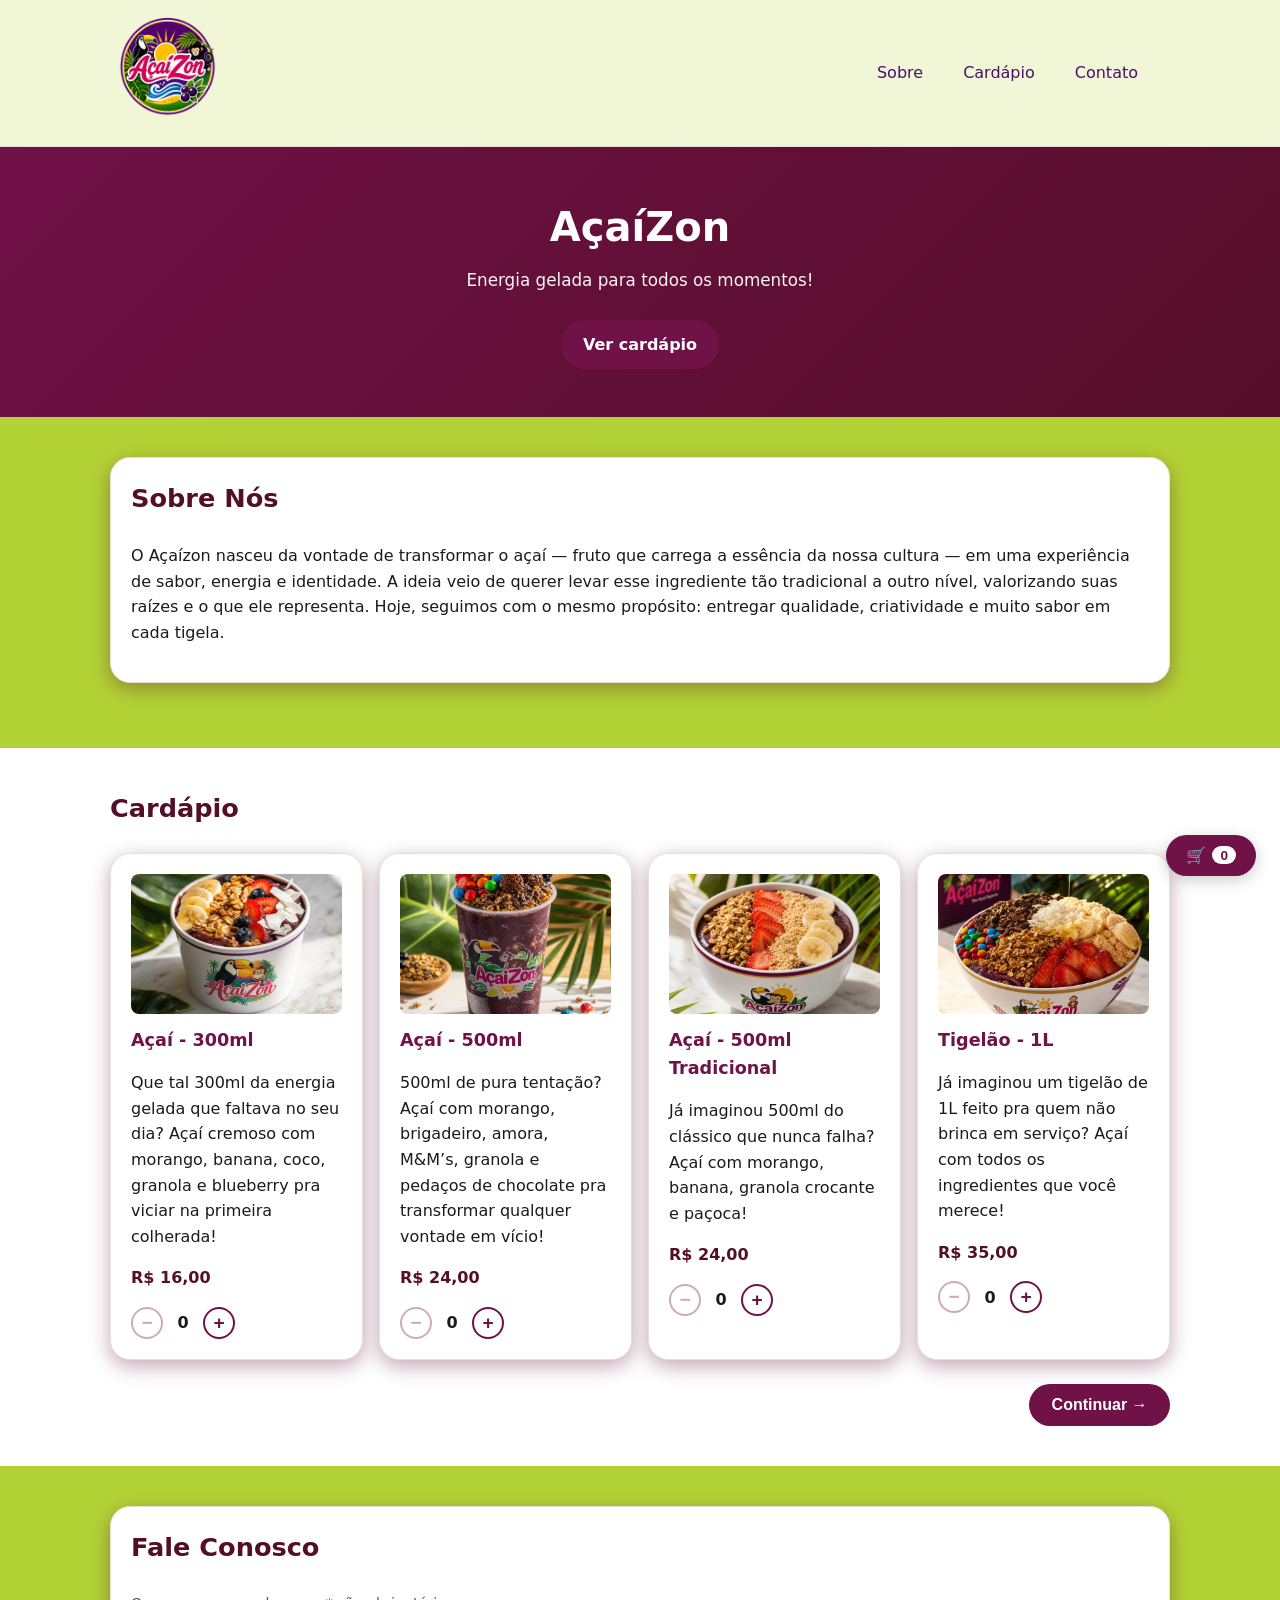
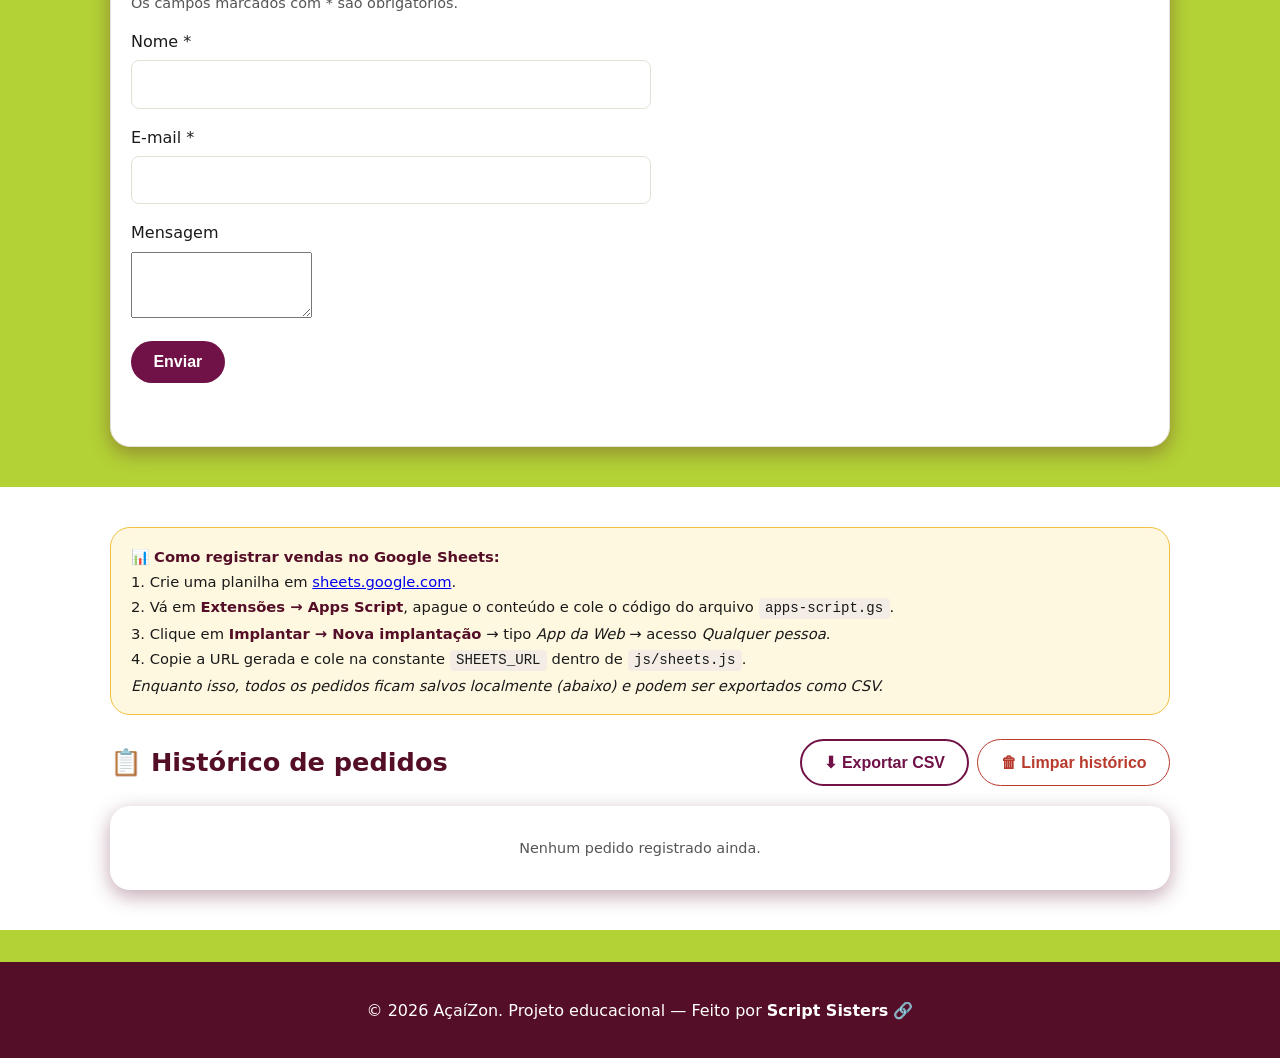
==== html/index.html @ 43e57567 "Add files via upload Mudando do 0 o site do AçaíZon" ====
<!DOCTYPE html>
<html lang="pt-BR">

<head>
  <meta charset="UTF-8">
  <meta name="viewport" content="width=device-width, initial-scale=1.0">
  <meta name="description" content="Açaí cremoso com acompanhamentos frescos.">
  <title>AçaíZon</title>
  <link rel="stylesheet" href="../css/style.css">
  <link rel="stylesheet" href="../css/menu-responsivo.css">
</head>

<body>

  <!-- ════════════════════════════ CABEÇALHO ════════════════════════════ -->
  <header class="site-header">
    <div class="container header-inner">
      <a href="#" class="logo">
        <img src="../img/logo-acai-recortada.png" alt="logo-acai-recortada"
          style="max-height: 115px; max-width: 130px; border-radius: 20px;">
      </a>
      <nav class="navbar" aria-label="Menu principal">
        <!-- Botão para Mobile -->
        <button class="menu-toggle" id="mobile-menu">
          <span class="bar"></span>
          <span class="bar"></span>
          <span class="bar"></span>
        </button>

        <ul class="nav-list" id="nav-list">
          <li><a href="#sobre">Sobre</a></li>
          <li><a href="#cardapio">Cardápio</a></li>
          <li><a href="#contato">Contato</a></li>
        </ul>
      </nav>
    </div>
  </header>

  <!-- ════════════════════════════ CONTEÚDO ════════════════════════════ -->
  <main id="conteudo">

    <!-- ── ETAPA 1: Cardápio ── -->
    <section id="etapa-cardapio" class="etapa ativa" aria-label="Cardápio">
      <div class="hero">
        <div class="container">
          <h1>AçaíZon</h1>
          <p class="lead">Energia gelada para todos os momentos!</p><br>
          <a class="btn" href="#cardapio">Ver cardápio</a>
        </div>
      </div>
    </section>
      <!-- ── SOBRE NÓS ── -->
      <section id="sobre" class="section" aria-labelledby="sobre-title">
        <div class="container">
          <div class="card">
            <div class="box">
              <div class="content">
                <h2 id="sobre-title">Sobre Nós</h2>
                <p>O Açaízon nasceu da vontade de transformar o açaí —
                  fruto que carrega a essência da nossa cultura — em uma experiência de sabor,
                  energia e identidade. A ideia veio de querer levar esse ingrediente tão tradicional a
                  outro nível, valorizando suas raízes e o que ele representa. Hoje, seguimos com o mesmo
                  propósito: entregar qualidade, criatividade e muito sabor em cada tigela.</p>
              </div>
            </div>
          </div>
        </div><br>
      </section>

        <section id="cardapio" class="section section--alt">
          <div class="container">
            <h2>Cardápio</h2>
            <ul class="cards" id="lista-itens" aria-label="Itens do cardápio"></ul>
            <div class="acoes-etapa">
              <button class="btn" id="btn-ir-cliente">Continuar →</button>
            </div>
          </div>
      </section>

      <!-- ── FALE CONOSCO ── -->
      <section id="contato" class="section" aria-labelledby="contato-title">
        <div class="container">
          <div class="card">
            <div class="box">
              <h2 id="contato-title">Fale Conosco</h2>
              <form class="form" novalidate aria-describedby="form-help">
                <p id="form-help" class="muted">Os campos marcados com * são obrigatórios.</p>

                <div class="field">
                  <label for="nome">Nome *</label>
                  <input id="nome" name="nome" type="text" required autocomplete="name" aria-required="true">
                </div>

                <div class="field">
                  <label for="email">E-mail *</label>
                  <input id="email" name="email" type="email" required autocomplete="email" aria-required="true">
                </div>

                <div class="field">
                  <label for="mensagem">Mensagem</label>
                  <textarea id="mensagem" name="mensagem" rows="4"></textarea>
                </div>

                <button type="submit" class="btn">Enviar</button>
                <p id="form-status" role="status" class="form-status"></p>
              </form>
            </div>
          </div>
        </div>
      </section>


        <!-- ── ETAPA 2: Dados do cliente ── -->
        <section id="etapa-cliente" class="etapa" aria-label="Dados do cliente">
          <div class="container section">
            <h2>Seus dados</h2>
            <div class="form">
              <div class="field">
                <label for="nome-cliente">Nome *</label>
                <input id="nome-cliente" type="text" autocomplete="name" required>
              </div>
              <div class="field">
                <label for="tipo-cliente">Tipo de cliente *</label>
                <select id="tipo-cliente" required>
                  <option value="">Selecione...</option>
                  <option value="N">N — Comum</option>
                  <option value="P">P — Preferencial (10% desc.)</option>
                  <option value="V">V — VIP (15% desc.)</option>
                </select>
              </div>
              <p id="erro-cliente" class="form-status erro" role="alert"></p>
              <div class="acoes-etapa">
                <button class="btn btn-limpar" id="btn-voltar-cardapio">← Voltar</button>
                <button class="btn" id="btn-ir-carrinho">Ver carrinho →</button>
              </div>
            </div>
          </div>
        </section>

        <!-- ── ETAPA 3: Carrinho ── -->
        <section id="etapa-carrinho" class="etapa" aria-label="Carrinho">
          <div class="container section">
            <h2>Seu carrinho</h2>
            <p id="ola-cliente" class="muted"></p>
            <ul class="carrinho-lista" id="carrinho-lista-full" aria-label="Itens no carrinho"></ul>
            <div class="resumo-totais" aria-label="Resumo de valores">
              <p>Subtotal: <span id="subtotal">R$ 0,00</span></p>
              <p>Desconto: <span id="desconto">R$ 0,00</span></p>
              <p><strong>Total: <span id="total-carrinho">R$ 0,00</span></strong></p>
            </div>
            <div class="acoes-etapa">
              <button class="btn btn-limpar" id="btn-voltar-cliente">← Adicionar mais itens</button>
              <button class="btn" id="btn-finalizar">Finalizar pedido</button>
            </div>
          </div>
        </section>

        <!-- ── ETAPA 4: Pagamento ── -->
        <section id="etapa-pagamento" class="etapa" aria-label="Forma de pagamento">
          <div class="container section">
            <h2>Forma de pagamento</h2>
            <p>Total a pagar: <strong id="total-pagamento">R$ 0,00</strong></p>
            <div class="formas-pgto" role="group" aria-label="Escolha a forma de pagamento">
              <button class="btn-pgto" data-forma="Dinheiro">💵 Dinheiro</button>
              <button class="btn-pgto" data-forma="PIX">📱 PIX</button>
              <button class="btn-pgto" data-forma="Cartão de Débito">💳 Débito</button>
              <button class="btn-pgto" data-forma="Cartão de Crédito">💳 Crédito</button>
            </div>
            <div class="acoes-etapa">
              <button class="btn btn-limpar" id="btn-voltar-carrinho">← Voltar</button>
            </div>
          </div>
        </section>

        <!-- ── ETAPA 5: Senha / aguardando ── -->
        <section id="etapa-senha" class="etapa" aria-label="Pedido confirmado">
          <div class="container section center">
            <h2>✅ Pedido confirmado!</h2>
            <p>Pagamento via <strong id="forma-escolhida"></strong> recebido.</p>
            <p class="muted">Sua senha de atendimento:</p>
            <div class="senha" id="senha-numero" aria-live="polite">000</div>
            <p id="status-pedido" aria-live="polite">⏳ Preparando seu pedido...</p>
            <p><span id="status-sheets"></span></p>
            <div class="acoes-etapa" style="justify-content: center;">
              <button class="btn" id="btn-novo-pedido" hidden>Fazer novo pedido</button>
            </div>
          </div>
        </section>

  </main>

  <!-- ════════════════════ HISTÓRICO DE PEDIDOS ════════════════════ -->
  <section id="historico-section" class="section section--alt">
    <div class="container">

      <!-- Aviso de configuração do Google Sheets -->
      <div class="aviso-sheets" id="aviso-sheets">
        <strong>📊 Como registrar vendas no Google Sheets:</strong><br>
        1. Crie uma planilha em <a href="https://sheets.google.com" target="_blank"
          rel="noopener">sheets.google.com</a>.<br>
        2. Vá em <strong>Extensões → Apps Script</strong>, apague o conteúdo e cole o código do arquivo
        <code>apps-script.gs</code>.<br>
        3. Clique em <strong>Implantar → Nova implantação</strong> → tipo <em>App da Web</em> → acesso <em>Qualquer
          pessoa</em>.<br>
        4. Copie a URL gerada e cole na constante <code>SHEETS_URL</code> dentro de <code>js/sheets.js</code>.<br>
        <em>Enquanto isso, todos os pedidos ficam salvos localmente (abaixo) e podem ser exportados como CSV.</em>
      </div>

      <div class="historico-cabecalho">
        <h2>📋 Histórico de pedidos</h2>
        <div class="historico-acoes">
          <button class="btn btn-secundario" id="btn-exportar-csv" hidden>⬇ Exportar CSV</button>
          <button class="btn btn-perigo btn-limpar" id="btn-limpar-historico">🗑 Limpar histórico</button>
        </div>
      </div>

      <div class="tabela-wrapper" id="historico-lista">
        <p class="muted carrinho-vazio">Nenhum pedido registrado ainda.</p>
      </div>

    </div>
  </section>

  <!-- ════════════════════════ MODAL DE CONFIRMAÇÃO ═════════════════════════ -->
  <div class="modal" id="modal-confirmar" hidden role="dialog" aria-modal="true" aria-labelledby="modal-titulo">
    <div class="modal-conteudo">
      <h3 id="modal-titulo">Confirmar pedido</h3>
      <ul id="modal-itens" class="carrinho-lista"></ul>
      <p><strong>Total a pagar: <span id="modal-total">R$ 0,00</span></strong></p>
      <div class="acoes-etapa">
        <button class="btn btn-limpar" id="modal-cancelar">Cancelar</button>
        <button class="btn" id="modal-confirmar-btn">Confirmar e pagar</button>
      </div>
    </div>
  </div>

  <!-- ════════════════════════ CARRINHO FLUTUANTE ══════════════════════════ -->
  <button class="carrinho-toggle" id="carrinho-toggle" hidden aria-label="Ver carrinho">
    🛒 <span id="carrinho-badge" aria-live="polite">0</span>
  </button>

  <!-- ════════════════════════════ RODAPÉ ═══════════════════════════════════ -->
  <footer class="site-footer">
    <div class="container">
      <p>© <span id="ano"></span> AçaíZon. Projeto educacional — Feito por <strong>Script Sisters</strong> 🔗</p>
    </div>
  </footer>

  <script src="../js/dados.js"></script>
  <script src="../js/sheets.js"></script>
  <script src="../js/app.js"></script>
  <script src="../js/script.js"></script>

  <script>
    const mobileMenu = document.getElementById('mobile-menu');
    const navList = document.getElementById('nav-list');

    mobileMenu.addEventListener('click', () => {
      // Alterna a classe 'active' para mostrar/esconder o menu
      navList.classList.toggle('active');

      // Opcional: Animação simples no botão
      mobileMenu.classList.toggle('is-active');
    });
  </script>
</body>

</html>
---- css/style.css ----
/* === Tokens === */
:root {
  --cor-primaria:       rgb(112, 17, 71);
  --cor-primaria-escura: rgb(85, 14, 39);
  --cor-fundo:          rgb(179, 210, 54);
  --cor-superficie:     #ffffff;
  --cor-texto:          #1a1a1a;
  --cor-muted:          #555;
  --cor-borda:          #e6e1d8;
  --raio:               20px;
  --sombra:             0 6px 20px rgba(85, 7, 39, 0.356);
  --max:                1100px;
}

* { box-sizing: border-box; }
html { scroll-behavior: smooth; }
body {
  margin: 0;
  font-family: system-ui, -apple-system, "Segoe UI", Roboto, sans-serif;
  background: var(--cor-fundo);
  color: var(--cor-texto);
  line-height: 1.6;
}
.container { max-width: var(--max); margin: 0 auto; padding: 0 1.25rem; }

/* === Etapas === */
.etapa { display: none; }
.etapa.ativa { display: block; }

/* === Header === */
.site-header {
  background: rgba(255, 255, 255, 0.8);
  backdrop-filter: blur(10px);
  border-bottom: 1px solid var(--cor-borda);
  position: sticky;
  top: 0;
  z-index: 10;
}
.header-inner { display: flex; justify-content: space-between; align-items: center; padding: 0.6rem 1.25rem; }
.logo { font-weight: 700; font-size: 1.6rem; color: var(--cor-primaria); text-decoration: none; }
.nav-list { list-style: none; display: flex; gap: 1.25rem; margin: 0; padding: 0; }
.nav-list a { color: var(--cor-texto); text-decoration: none; font-weight: 500; }

/* === Hero === */
.hero {
  padding: 3rem 0;
  background: linear-gradient(135deg, var(--cor-primaria), var(--cor-primaria-escura));
  color: #fff;
  text-align: center;
}
.hero h1 { font-size: clamp(1.8rem, 5vw, 2.5rem); margin: 0 0 .5rem; }
.lead { font-size: 1.05rem; opacity: .95; margin: 0 auto; max-width: 36rem; }

/* === Seções === */
.section { padding: 2.5rem 0; }
.section--alt { background: var(--cor-superficie); }
.section h2 { font-size: 1.6rem; margin: 0 0 1.5rem; color: var(--cor-primaria-escura); }
.center { text-align: center; }

/* === Cards do cardápio === */
.cards {
  list-style: none; padding: 0; margin: 0;
  display: grid; grid-template-columns: repeat(auto-fit, minmax(220px, 1fr));
  gap: 1rem;
}
.card {
  background: var(--cor-superficie);
  border: 1px solid var(--cor-borda);
  border-radius: var(--raio);
  padding: 1.25rem;
  box-shadow: var(--sombra);
  transition: transform .2s, border-color .2s;
  cursor: pointer;
}
.card:hover { transform: translateY(-3px); border-color: var(--cor-primaria); }
.card-img {
  width: 100%; height: 140px; object-fit: cover;
  border-radius: 8px; margin-bottom: .75rem; display: block;
}
.card-img.placeholder {
  background: #f3ede5;
  display: flex; align-items: center; justify-content: center;
  font-size: 3rem;
}
.card h3 { margin: 0 0 .5rem; color: var(--cor-primaria); font-size: 1.1rem; }
.card .preco { font-weight: 700; color: var(--cor-primaria-escura); }

/* === Botões de quantidade === */
.card-acoes { display: flex; align-items: center; gap: .5rem; margin-top: .75rem; }
.card-qtd { min-width: 1.5rem; text-align: center; font-weight: 700; }
.btn-carrinho {
  width: 2rem; height: 2rem; border-radius: 50%;
  border: 2px solid var(--cor-primaria);
  background: transparent; color: var(--cor-primaria);
  font-size: 1.2rem; font-weight: 700; cursor: pointer;
  display: flex; align-items: center; justify-content: center;
}
.btn-carrinho:hover:not(:disabled) { background: var(--cor-primaria); color: #fff; }
.btn-carrinho:disabled { opacity: .35; cursor: not-allowed; }

/* === Botões / formulário === */
.btn {
  display: inline-block;
  background: var(--cor-primaria); color: #fff;
  padding: .75rem 1.4rem; border: 0; border-radius: 999px;
  font-weight: 600; cursor: pointer; text-decoration: none;
  font-size: 1rem;
}
.btn:hover { background: var(--cor-primaria-escura); }
.btn-limpar {
  background: transparent; color: var(--cor-muted);
  border: 1px solid var(--cor-borda);
}
.btn-limpar:hover { background: #f3ede5; color: var(--cor-texto); }
.btn-secundario {
  background: transparent; color: var(--cor-primaria);
  border: 2px solid var(--cor-primaria);
}
.btn-secundario:hover { background: var(--cor-primaria); color: #fff; }
.btn-perigo {
  background: transparent; color: #b83a2d;
  border: 1px solid #b83a2d;
}
.btn-perigo:hover { background: #b83a2d; color: #fff; }
.acoes-etapa {
  display: flex; gap: .75rem; flex-wrap: wrap;
  margin-top: 1.5rem; justify-content: flex-end;
}

.form { max-width: 520px; }
.field { margin-bottom: 1rem; }
.field label { display: block; margin-bottom: .35rem; font-weight: 500; }
.field input, .field select {
  width: 100%; padding: .65rem .85rem;
  border: 1px solid var(--cor-borda);
  border-radius: 8px; font: inherit;
  background: var(--cor-superficie);
}
.field input:focus, .field select:focus { border-color: var(--cor-primaria); outline: none; }
.muted { color: var(--cor-muted); font-size: .9rem; }
.form-status { margin-top: .5rem; min-height: 1.2rem; font-weight: 500; }
.form-status.erro { color: #b83a2d; }

/* === Carrinho (lista compartilhada) === */
.carrinho-lista {
  list-style: none; padding: 0; margin: 0 0 1rem;
  display: flex; flex-direction: column; gap: .5rem;
}
.carrinho-vazio { color: var(--cor-muted); text-align: center; padding: 1rem; }
.carrinho-item {
  display: flex; align-items: center; gap: .75rem;
  padding: .5rem .75rem;
  background: var(--cor-superficie);
  border: 1px solid var(--cor-borda);
  border-radius: 8px;
}
.carrinho-item-nome { flex: 1; }
.carrinho-item-ctrl { display: flex; align-items: center; gap: .3rem; }
.carrinho-item-ctrl > span { min-width: 1.2rem; text-align: center; font-weight: 700; }
.carrinho-item-subtotal { font-weight: 600; color: var(--cor-primaria-escura); white-space: nowrap; }

.resumo-totais {
  background: var(--cor-superficie);
  border: 1px solid var(--cor-borda);
  border-radius: var(--raio);
  padding: 1rem 1.25rem;
  margin-top: 1rem;
}
.resumo-totais p { margin: .35rem 0; display: flex; justify-content: space-between; }

/* === Carrinho flutuante === */
.carrinho-toggle {
  position: fixed; bottom: 1.5rem; right: 1.5rem; z-index: 200;
  background: var(--cor-primaria); color: #fff;
  border: none; border-radius: 999px;
  padding: .7rem 1.25rem; font-size: 1rem; font-weight: 700;
  cursor: pointer; box-shadow: 0 4px 16px rgba(0,0,0,.2);
  display: flex; align-items: center; gap: .4rem;
}
#carrinho-badge {
  background: #fff; color: var(--cor-primaria);
  border-radius: 999px; padding: .1rem .5rem;
  font-size: .85rem; font-weight: 800;
}

/* === Modal === */
.modal {
  position: fixed; inset: 0;
  background: rgba(0,0,0,.5);
  display: flex; align-items: center; justify-content: center;
  z-index: 300; padding: 1rem;
}
.modal[hidden] { display: none; }
.modal-conteudo {
  background: var(--cor-superficie);
  border-radius: var(--raio);
  padding: 1.5rem;
  max-width: 420px; width: 100%;
  box-shadow: 0 20px 60px rgba(0,0,0,.3);
}
.modal-conteudo h3 { margin: 0 0 1rem; color: var(--cor-primaria); }

/* === Pagamento === */
.formas-pgto {
  display: grid; grid-template-columns: repeat(auto-fit, minmax(160px, 1fr));
  gap: .75rem; margin: 1.5rem 0;
}
.btn-pgto {
  background: var(--cor-superficie);
  border: 2px solid var(--cor-borda);
  border-radius: var(--raio);
  padding: 1.25rem;
  font-size: 1rem; font-weight: 600;
  cursor: pointer;
  transition: border-color .2s, transform .15s;
}
.btn-pgto:hover { border-color: var(--cor-primaria); transform: translateY(-2px); }

/* === Senha === */
.senha {
  font-size: 4rem; font-weight: 800;
  color: var(--cor-primaria);
  margin: 1rem 0; letter-spacing: .25rem;
}
#status-sheets {
  display: inline-block;
  margin-top: .5rem;
  padding: .4rem .9rem;
  border-radius: 999px;
  background: #f3ede5;
  font-size: .9rem;
  min-height: 1.5rem;
}

/* === Histórico de pedidos === */
.historico-cabecalho {
  display: flex; align-items: center;
  justify-content: space-between; flex-wrap: wrap;
  gap: .75rem; margin-bottom: 1.25rem;
}
.historico-cabecalho h2 { margin: 0; }
.historico-acoes { display: flex; gap: .5rem; flex-wrap: wrap; }

.tabela-historico {
  width: 100%; border-collapse: collapse;
  font-size: .9rem; overflow-x: auto;
}
.tabela-historico th {
  background: var(--cor-primaria-escura); color: #fff;
  padding: .5rem .75rem; text-align: left; white-space: nowrap;
}
.tabela-historico td {
  padding: .45rem .75rem;
  border-bottom: 1px solid var(--cor-borda);
  vertical-align: middle;
}
.tabela-historico tbody tr:nth-child(even) { background: #f9f5ef; }
.tabela-historico tbody tr:hover { background: #f0e8f8; }

.tabela-wrapper { overflow-x: auto; border-radius: var(--raio); box-shadow: var(--sombra); }

/* === Aviso de configuração Sheets === */
.aviso-sheets {
  background: #fff8e1;
  border: 1px solid #f0c040;
  border-radius: var(--raio);
  padding: 1rem 1.25rem;
  margin-bottom: 1.5rem;
  font-size: .92rem;
  line-height: 1.7;
}
.aviso-sheets strong { color: var(--cor-primaria-escura); }
.aviso-sheets code {
  background: #f3ede5;
  padding: .15rem .4rem;
  border-radius: 4px;
  font-family: monospace;
  font-size: .88rem;
}

/* === Footer === */
.site-footer {
  background: var(--cor-primaria-escura); color: #fff;
  padding: 1.25rem 0; text-align: center; margin-top: 2rem;
}

/* === Responsivo === */
@media (max-width: 600px) {
  .header-inner { flex-direction: column; gap: .5rem; }
  .acoes-etapa { justify-content: stretch; }
  .acoes-etapa .btn { flex: 1; }
  .tabela-historico { font-size: .8rem; }
}
---- css/menu-responsivo.css ----
/* Estilos Básicos */
.navbar {
    display: flex;
    justify-content: space-between;
    align-items: center;
    background-color: #ffffff00;
    padding: 1rem 2rem;
    color: rgb(247, 244, 244);
}

.nav-list {
    display: flex;
    list-style: none;
}

.nav-list li {
    margin-left: 20px;
}

.nav-list a {
    color: rgb(75, 15, 109);
    text-decoration: none;
}

.nav-list:hover a {
    color: indigo;
    transition: 0.3s;
}

.nav-list a:hover {
    color: rgb(216, 165, 0)
}


/* Esconder botão no Desktop */
.menu-toggle {
    display: none;
    flex-direction: column;
    cursor: pointer;
    background: transparent;
    border: none;
}

.bar {
    height: 3px;
    width: 25px;
    background-color: rgb(176, 210, 53);
    margin: 4px 0;
    transition: 0.4s;
}

/* Responsividade (Telas até 768px) */
@media (max-width: 768px) {
    .menu-toggle {
        display: flex;
    }

    .nav-list {
        display: none; /* Esconde o menu */
        flex-direction: column;
        width: 100%;
        position: absolute;
        top: 220px;
        left: 0;
        background-color: #ffffffe3;
        text-align: center;
        border-radius: 5px;
    }

    .nav-list.active {
        display: flex; /* Mostra o menu quando ativo */
    }

    .nav-list li {
        margin: 10px 0;
    }
}
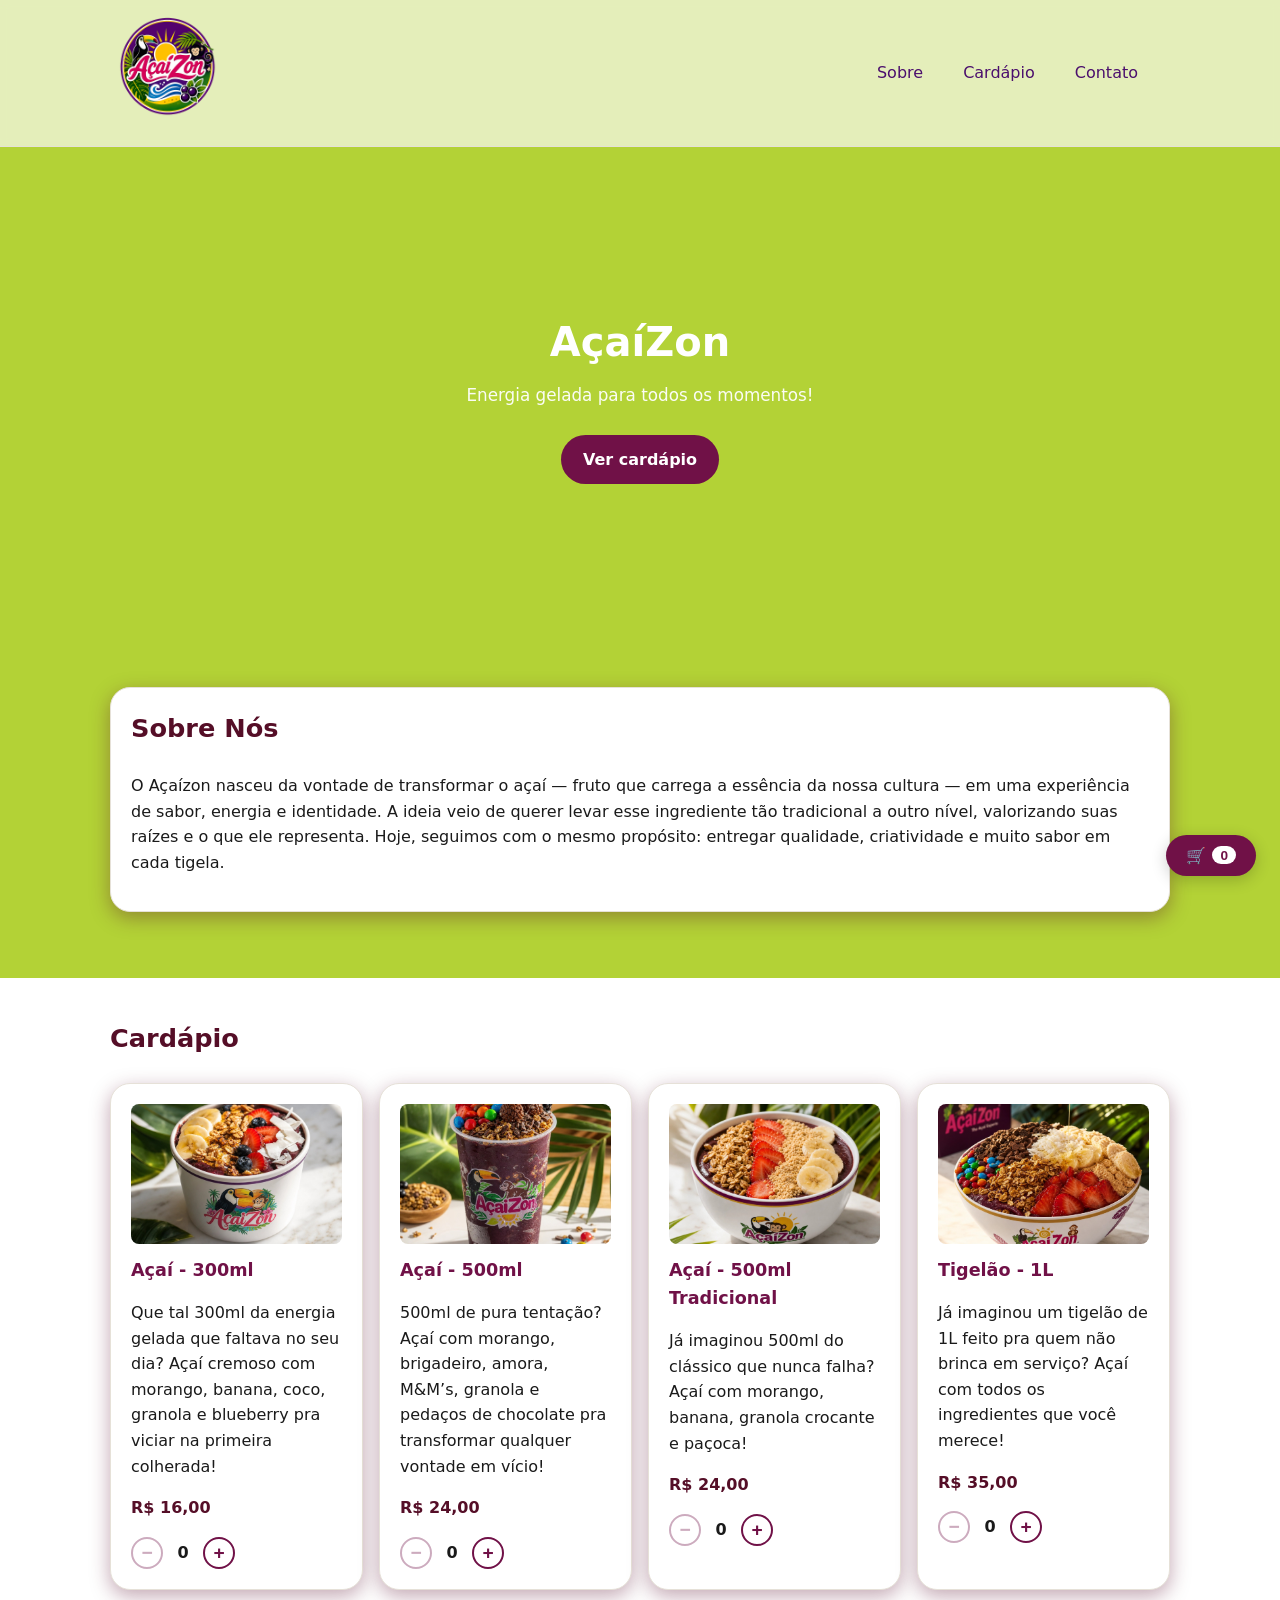
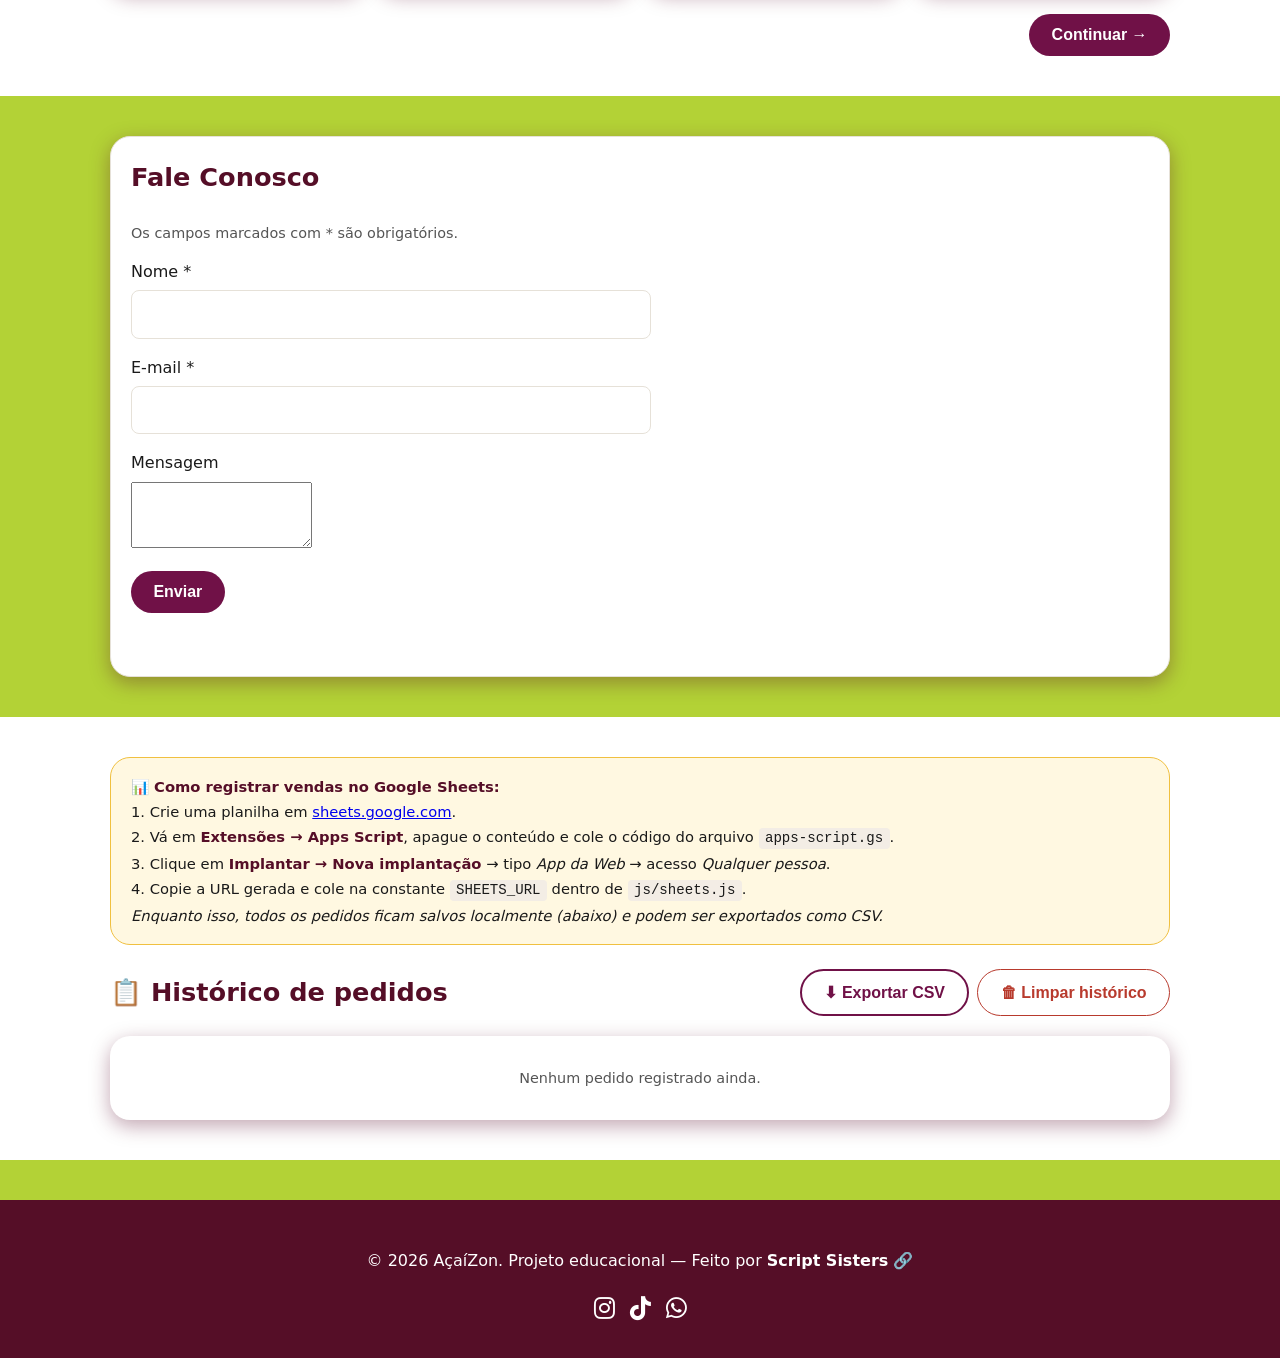
==== commit e7d88038: "Add Font Awesome stylesheet and update sections" ====
--- a/html/index.html
+++ b/html/index.html
@@ -6,6 +6,7 @@
   <meta name="viewport" content="width=device-width, initial-scale=1.0">
   <meta name="description" content="Açaí cremoso com acompanhamentos frescos.">
   <title>AçaíZon</title>
+  <link rel="stylesheet" href="https://cdnjs.cloudflare.com/ajax/libs/font-awesome/6.5.1/css/all.min.css">
   <link rel="stylesheet" href="../css/style.css">
   <link rel="stylesheet" href="../css/menu-responsivo.css">
 </head>
@@ -48,7 +49,8 @@
           <a class="btn" href="#cardapio">Ver cardápio</a>
         </div>
       </div>
-    </section>
+
+
       <!-- ── SOBRE NÓS ── -->
       <section id="sobre" class="section" aria-labelledby="sobre-title">
         <div class="container">
@@ -67,52 +69,56 @@
         </div><br>
       </section>
 
-        <section id="cardapio" class="section section--alt">
-          <div class="container">
-            <h2>Cardápio</h2>
-            <ul class="cards" id="lista-itens" aria-label="Itens do cardápio"></ul>
-            <div class="acoes-etapa">
-              <button class="btn" id="btn-ir-cliente">Continuar →</button>
-            </div>
-          </div>
+      <section id="cardapio" class="section section--alt">
+        <div class="container">
+          <h2>Cardápio</h2>
+          <ul class="cards" id="lista-itens" aria-label="Itens do cardápio"></ul>
+          <div class="acoes-etapa">
+            <button class="btn" id="btn-ir-cliente">Continuar →</button>
+          </div>
+        </div>
       </section>
 
-      <!-- ── FALE CONOSCO ── -->
-      <section id="contato" class="section" aria-labelledby="contato-title">
-        <div class="container">
-          <div class="card">
-            <div class="box">
-              <h2 id="contato-title">Fale Conosco</h2>
-              <form class="form" novalidate aria-describedby="form-help">
-                <p id="form-help" class="muted">Os campos marcados com * são obrigatórios.</p>
-
-                <div class="field">
-                  <label for="nome">Nome *</label>
-                  <input id="nome" name="nome" type="text" required autocomplete="name" aria-required="true">
-                </div>
-
-                <div class="field">
-                  <label for="email">E-mail *</label>
-                  <input id="email" name="email" type="email" required autocomplete="email" aria-required="true">
-                </div>
-
-                <div class="field">
-                  <label for="mensagem">Mensagem</label>
-                  <textarea id="mensagem" name="mensagem" rows="4"></textarea>
-                </div>
-
-                <button type="submit" class="btn">Enviar</button>
-                <p id="form-status" role="status" class="form-status"></p>
-              </form>
-            </div>
-          </div>
-        </div>
-      </section>
-
-
-        <!-- ── ETAPA 2: Dados do cliente ── -->
-        <section id="etapa-cliente" class="etapa" aria-label="Dados do cliente">
-          <div class="container section">
+    </section><!-- fim #etapa-cardapio -->
+
+    <!-- ── FALE CONOSCO ── -->
+    <section id="contato" class="section" aria-labelledby="contato-title">
+      <div class="container">
+        <div class="card">
+          <div class="box">
+            <h2 id="contato-title">Fale Conosco</h2>
+            <form class="form" novalidate aria-describedby="form-help">
+              <p id="form-help" class="muted">Os campos marcados com * são obrigatórios.</p>
+
+              <div class="field">
+                <label for="nome">Nome *</label>
+                <input id="nome" name="nome" type="text" required autocomplete="name" aria-required="true">
+              </div>
+
+              <div class="field">
+                <label for="email">E-mail *</label>
+                <input id="email" name="email" type="email" required autocomplete="email" aria-required="true">
+              </div>
+
+              <div class="field">
+                <label for="mensagem">Mensagem</label>
+                <textarea id="mensagem" name="mensagem" rows="4"></textarea>
+              </div>
+
+              <button type="submit" class="btn">Enviar</button>
+              <p id="form-status" role="status" class="form-status"></p>
+            </form>
+          </div>
+        </div>
+      </div>
+    </section>
+
+
+    <!-- ── ETAPA 2: Dados do cliente ── -->
+    <section id="etapa-cliente" class="etapa" aria-label="Dados do cliente">
+      <div class="container section">
+        <div class="card">
+          <div class="box">
             <h2>Seus dados</h2>
             <div class="form">
               <div class="field">
@@ -135,57 +141,59 @@
               </div>
             </div>
           </div>
-        </section>
-
-        <!-- ── ETAPA 3: Carrinho ── -->
-        <section id="etapa-carrinho" class="etapa" aria-label="Carrinho">
-          <div class="container section">
-            <h2>Seu carrinho</h2>
-            <p id="ola-cliente" class="muted"></p>
-            <ul class="carrinho-lista" id="carrinho-lista-full" aria-label="Itens no carrinho"></ul>
-            <div class="resumo-totais" aria-label="Resumo de valores">
-              <p>Subtotal: <span id="subtotal">R$ 0,00</span></p>
-              <p>Desconto: <span id="desconto">R$ 0,00</span></p>
-              <p><strong>Total: <span id="total-carrinho">R$ 0,00</span></strong></p>
-            </div>
-            <div class="acoes-etapa">
-              <button class="btn btn-limpar" id="btn-voltar-cliente">← Adicionar mais itens</button>
-              <button class="btn" id="btn-finalizar">Finalizar pedido</button>
-            </div>
-          </div>
-        </section>
-
-        <!-- ── ETAPA 4: Pagamento ── -->
-        <section id="etapa-pagamento" class="etapa" aria-label="Forma de pagamento">
-          <div class="container section">
-            <h2>Forma de pagamento</h2>
-            <p>Total a pagar: <strong id="total-pagamento">R$ 0,00</strong></p>
-            <div class="formas-pgto" role="group" aria-label="Escolha a forma de pagamento">
-              <button class="btn-pgto" data-forma="Dinheiro">💵 Dinheiro</button>
-              <button class="btn-pgto" data-forma="PIX">📱 PIX</button>
-              <button class="btn-pgto" data-forma="Cartão de Débito">💳 Débito</button>
-              <button class="btn-pgto" data-forma="Cartão de Crédito">💳 Crédito</button>
-            </div>
-            <div class="acoes-etapa">
-              <button class="btn btn-limpar" id="btn-voltar-carrinho">← Voltar</button>
-            </div>
-          </div>
-        </section>
-
-        <!-- ── ETAPA 5: Senha / aguardando ── -->
-        <section id="etapa-senha" class="etapa" aria-label="Pedido confirmado">
-          <div class="container section center">
-            <h2>✅ Pedido confirmado!</h2>
-            <p>Pagamento via <strong id="forma-escolhida"></strong> recebido.</p>
-            <p class="muted">Sua senha de atendimento:</p>
-            <div class="senha" id="senha-numero" aria-live="polite">000</div>
-            <p id="status-pedido" aria-live="polite">⏳ Preparando seu pedido...</p>
-            <p><span id="status-sheets"></span></p>
-            <div class="acoes-etapa" style="justify-content: center;">
-              <button class="btn" id="btn-novo-pedido" hidden>Fazer novo pedido</button>
-            </div>
-          </div>
-        </section>
+        </div>
+      </div>
+    </section>
+
+    <!-- ── ETAPA 3: Carrinho ── -->
+    <section id="etapa-carrinho" class="etapa" aria-label="Carrinho">
+      <div class="container section">
+        <h2>Seu carrinho</h2>
+        <p id="ola-cliente" class="muted"></p>
+        <ul class="carrinho-lista" id="carrinho-lista-full" aria-label="Itens no carrinho"></ul>
+        <div class="resumo-totais" aria-label="Resumo de valores">
+          <p>Subtotal: <span id="subtotal">R$ 0,00</span></p>
+          <p>Desconto: <span id="desconto">R$ 0,00</span></p>
+          <p><strong>Total: <span id="total-carrinho">R$ 0,00</span></strong></p>
+        </div>
+        <div class="acoes-etapa">
+          <button class="btn btn-limpar" id="btn-voltar-cliente">← Adicionar mais itens</button>
+          <button class="btn" id="btn-finalizar">Finalizar pedido</button>
+        </div>
+      </div>
+    </section>
+
+    <!-- ── ETAPA 4: Pagamento ── -->
+    <section id="etapa-pagamento" class="etapa" aria-label="Forma de pagamento">
+      <div class="container section">
+        <h2>Forma de pagamento</h2>
+        <p>Total a pagar: <strong id="total-pagamento">R$ 0,00</strong></p>
+        <div class="formas-pgto" role="group" aria-label="Escolha a forma de pagamento">
+          <button class="btn-pgto" data-forma="Dinheiro">💵 Dinheiro</button>
+          <button class="btn-pgto" data-forma="PIX">📱 PIX</button>
+          <button class="btn-pgto" data-forma="Cartão de Débito">💳 Débito</button>
+          <button class="btn-pgto" data-forma="Cartão de Crédito">💳 Crédito</button>
+        </div>
+        <div class="acoes-etapa">
+          <button class="btn btn-limpar" id="btn-voltar-carrinho">← Voltar</button>
+        </div>
+      </div>
+    </section>
+
+    <!-- ── ETAPA 5: Senha / aguardando ── -->
+    <section id="etapa-senha" class="etapa" aria-label="Pedido confirmado">
+      <div class="container section center">
+        <h2>✅ Pedido confirmado!</h2>
+        <p>Pagamento via <strong id="forma-escolhida"></strong> recebido.</p>
+        <p class="muted">Sua senha de atendimento:</p>
+        <div class="senha" id="senha-numero" aria-live="polite">000</div>
+        <p id="status-pedido" aria-live="polite">⏳ Preparando seu pedido...</p>
+        <p><span id="status-sheets"></span></p>
+        <div class="acoes-etapa" style="justify-content: center;">
+          <button class="btn" id="btn-novo-pedido" hidden>Fazer novo pedido</button>
+        </div>
+      </div>
+    </section>
 
   </main>
 
@@ -243,6 +251,11 @@
   <footer class="site-footer">
     <div class="container">
       <p>© <span id="ano"></span> AçaíZon. Projeto educacional — Feito por <strong>Script Sisters</strong> 🔗</p>
+      <div class="social-links">
+      <a href="https://www.instagram.com/luhpns/" class="social-icon"><i class="fab fa-instagram"></i></a>
+      <a href="#" class="social-icon"><i class="fab fa-tiktok"></i></a>
+      <a href="#" class="social-icon"><i class="fab fa-whatsapp"></i></a>
+    </div>
     </div>
   </footer>
 
@@ -265,4 +278,4 @@
   </script>
 </body>
 
-</html>+</html>
--- a/css/style.css
+++ b/css/style.css
@@ -1,19 +1,25 @@
 /* === Tokens === */
 :root {
-  --cor-primaria:       rgb(112, 17, 71);
+  --cor-primaria: rgb(112, 17, 71);
   --cor-primaria-escura: rgb(85, 14, 39);
-  --cor-fundo:          rgb(179, 210, 54);
-  --cor-superficie:     #ffffff;
-  --cor-texto:          #1a1a1a;
-  --cor-muted:          #555;
-  --cor-borda:          #e6e1d8;
-  --raio:               20px;
-  --sombra:             0 6px 20px rgba(85, 7, 39, 0.356);
-  --max:                1100px;
-}
-
-* { box-sizing: border-box; }
-html { scroll-behavior: smooth; }
+  --cor-fundo: rgb(179, 210, 54);
+  --cor-superficie: #ffffff;
+  --cor-texto: #1a1a1a;
+  --cor-muted: #555;
+  --cor-borda: #e6e1d8;
+  --raio: 20px;
+  --sombra: 0 6px 20px rgba(85, 7, 39, 0.356);
+  --max: 1100px;
+}
+
+* {
+  box-sizing: border-box;
+}
+
+html {
+  scroll-behavior: smooth;
+}
+
 body {
   margin: 0;
   font-family: system-ui, -apple-system, "Segoe UI", Roboto, sans-serif;
@@ -21,48 +27,121 @@
   color: var(--cor-texto);
   line-height: 1.6;
 }
-.container { max-width: var(--max); margin: 0 auto; padding: 0 1.25rem; }
+
+.container {
+  max-width: var(--max);
+  margin: 0 auto;
+  padding: 0 1.25rem;
+}
 
 /* === Etapas === */
-.etapa { display: none; }
-.etapa.ativa { display: block; }
+.etapa {
+  display: none;
+}
+
+.etapa.ativa {
+  display: block;
+}
+
+
 
 /* === Header === */
 .site-header {
-  background: rgba(255, 255, 255, 0.8);
-  backdrop-filter: blur(10px);
+  background: rgba(253, 253, 253, 0.671);
+  backdrop-filter: blur(5px);
   border-bottom: 1px solid var(--cor-borda);
   position: sticky;
   top: 0;
   z-index: 10;
 }
-.header-inner { display: flex; justify-content: space-between; align-items: center; padding: 0.6rem 1.25rem; }
-.logo { font-weight: 700; font-size: 1.6rem; color: var(--cor-primaria); text-decoration: none; }
-.nav-list { list-style: none; display: flex; gap: 1.25rem; margin: 0; padding: 0; }
-.nav-list a { color: var(--cor-texto); text-decoration: none; font-weight: 500; }
+
+.header-inner {
+  display: flex;
+  justify-content: space-between;
+  align-items: center;
+  padding: 0.6rem 1.25rem;
+}
+
+.logo {
+  font-weight: 700;
+  font-size: 1.6rem;
+  color: var(--cor-primaria);
+  text-decoration: none;
+}
+
+.nav-list {
+  list-style: none;
+  display: flex;
+  gap: 1.25rem;
+  margin: 0;
+  padding: 0;
+}
+
+.nav-list a {
+  color: var(--cor-texto);
+  text-decoration: none;
+  font-weight: 500;
+}
 
 /* === Hero === */
 .hero {
   padding: 3rem 0;
-  background: linear-gradient(135deg, var(--cor-primaria), var(--cor-primaria-escura));
+  background: linear-gradient(to bottom, (0, 0, 0, 0.75), rgba(0, 0, 0, 0.75));
   color: #fff;
   text-align: center;
-}
-.hero h1 { font-size: clamp(1.8rem, 5vw, 2.5rem); margin: 0 0 .5rem; }
-.lead { font-size: 1.05rem; opacity: .95; margin: 0 auto; max-width: 36rem; }
+  background-image: url('../img/fundo-do-site-acai.PNG');
+  background-attachment: fixed;
+  background-size: cover;
+  background-position: center 50%;
+  background-repeat: no-repeat;
+  height: 500px;
+  display: flex;
+  justify-content: center;
+  align-items: center;
+  color: white;
+}
+
+.hero h1 {
+  font-size: clamp(1.8rem, 5vw, 2.5rem);
+  margin: 0 0 .5rem;
+}
+
+.lead {
+  font-size: 1.05rem;
+  opacity: .95;
+  margin: 0 auto;
+  max-width: 36rem;
+}
 
 /* === Seções === */
-.section { padding: 2.5rem 0; }
-.section--alt { background: var(--cor-superficie); }
-.section h2 { font-size: 1.6rem; margin: 0 0 1.5rem; color: var(--cor-primaria-escura); }
-.center { text-align: center; }
+.section {
+  padding: 2.5rem 0;
+}
+
+.section--alt {
+  background: var(--cor-superficie);
+}
+
+.section h2 {
+  font-size: 1.6rem;
+  margin: 0 0 1.5rem;
+  color: var(--cor-primaria-escura);
+}
+
+.center {
+  text-align: center;
+}
 
 /* === Cards do cardápio === */
 .cards {
-  list-style: none; padding: 0; margin: 0;
-  display: grid; grid-template-columns: repeat(auto-fit, minmax(220px, 1fr));
+  list-style: none;
+  padding: 0;
+  margin: 0;
+  display: grid;
+  grid-template-columns: repeat(auto-fit, minmax(220px, 1fr));
   gap: 1rem;
 }
+
 .card {
   background: var(--cor-superficie);
   border: 1px solid var(--cor-borda);
@@ -72,92 +151,241 @@
   transition: transform .2s, border-color .2s;
   cursor: pointer;
 }
-.card:hover { transform: translateY(-3px); border-color: var(--cor-primaria); }
+
+.card:hover {
+  transform: translateY(-3px);
+  border-color: var(--cor-primaria);
+}
+
 .card-img {
-  width: 100%; height: 140px; object-fit: cover;
-  border-radius: 8px; margin-bottom: .75rem; display: block;
-}
+  width: 100%;
+  height: 140px;
+  object-fit: cover;
+  border-radius: 8px;
+  margin-bottom: .75rem;
+  display: block;
+}
+
 .card-img.placeholder {
   background: #f3ede5;
-  display: flex; align-items: center; justify-content: center;
+  display: flex;
+  align-items: center;
+  justify-content: center;
   font-size: 3rem;
 }
-.card h3 { margin: 0 0 .5rem; color: var(--cor-primaria); font-size: 1.1rem; }
-.card .preco { font-weight: 700; color: var(--cor-primaria-escura); }
+
+.card h3 {
+  margin: 0 0 .5rem;
+  color: var(--cor-primaria);
+  font-size: 1.1rem;
+}
+
+.card .preco {
+  font-weight: 700;
+  color: var(--cor-primaria-escura);
+}
 
 /* === Botões de quantidade === */
-.card-acoes { display: flex; align-items: center; gap: .5rem; margin-top: .75rem; }
-.card-qtd { min-width: 1.5rem; text-align: center; font-weight: 700; }
+.card-acoes {
+  display: flex;
+  align-items: center;
+  gap: .5rem;
+  margin-top: .75rem;
+}
+
+.card-qtd {
+  min-width: 1.5rem;
+  text-align: center;
+  font-weight: 700;
+}
+
 .btn-carrinho {
-  width: 2rem; height: 2rem; border-radius: 50%;
+  width: 2rem;
+  height: 2rem;
+  border-radius: 50%;
   border: 2px solid var(--cor-primaria);
-  background: transparent; color: var(--cor-primaria);
-  font-size: 1.2rem; font-weight: 700; cursor: pointer;
-  display: flex; align-items: center; justify-content: center;
-}
-.btn-carrinho:hover:not(:disabled) { background: var(--cor-primaria); color: #fff; }
-.btn-carrinho:disabled { opacity: .35; cursor: not-allowed; }
+  background: transparent;
+  color: var(--cor-primaria);
+  font-size: 1.2rem;
+  font-weight: 700;
+  cursor: pointer;
+  display: flex;
+  align-items: center;
+  justify-content: center;
+  transition: 0.3s;
+}
+
+.btn-carrinho:hover:not(:disabled) {
+  background: var(--cor-primaria);
+  color: #fff;
+  transition: 0.3s;
+}
+
+.btn-carrinho:disabled {
+  opacity: .35;
+  cursor: not-allowed;
+  transition: 0.3s;
+}
 
 /* === Botões / formulário === */
 .btn {
   display: inline-block;
-  background: var(--cor-primaria); color: #fff;
-  padding: .75rem 1.4rem; border: 0; border-radius: 999px;
-  font-weight: 600; cursor: pointer; text-decoration: none;
+  background: var(--cor-primaria);
+  color: #fff;
+  padding: .75rem 1.4rem;
+  border: 0;
+  border-radius: 999px;
+  font-weight: 600;
+  cursor: pointer;
+  text-decoration: none;
   font-size: 1rem;
-}
-.btn:hover { background: var(--cor-primaria-escura); }
+  transition: 0.3s;
+}
+
+.btn:hover {
+  background: var(--cor-primaria-escura);
+  transition: 0.3s;
+}
+
 .btn-limpar {
-  background: transparent; color: var(--cor-muted);
+  background: transparent;
+  color: var(--cor-muted);
   border: 1px solid var(--cor-borda);
-}
-.btn-limpar:hover { background: #f3ede5; color: var(--cor-texto); }
+  transition: 0.3s;
+}
+
+.btn-limpar:hover {
+  background: #f3ede5;
+  color: var(--cor-texto);
+  transition: 0.3s;
+}
+
 .btn-secundario {
-  background: transparent; color: var(--cor-primaria);
+  background: transparent;
+  color: var(--cor-primaria);
   border: 2px solid var(--cor-primaria);
-}
-.btn-secundario:hover { background: var(--cor-primaria); color: #fff; }
+  transition: 0.3s;
+}
+
+.btn-secundario:hover {
+  background: var(--cor-primaria);
+  color: #fff;
+  transition: 0.3s;
+}
+
 .btn-perigo {
-  background: transparent; color: #b83a2d;
+  background: transparent;
+  color: #b83a2d;
   border: 1px solid #b83a2d;
-}
-.btn-perigo:hover { background: #b83a2d; color: #fff; }
+  transition: 0.3s;
+}
+
+.btn-perigo:hover {
+  background: #b83a2d;
+  color: #fff;
+  transition: 0.3s;
+}
+
 .acoes-etapa {
-  display: flex; gap: .75rem; flex-wrap: wrap;
-  margin-top: 1.5rem; justify-content: flex-end;
-}
-
-.form { max-width: 520px; }
-.field { margin-bottom: 1rem; }
-.field label { display: block; margin-bottom: .35rem; font-weight: 500; }
-.field input, .field select {
-  width: 100%; padding: .65rem .85rem;
+  display: flex;
+  gap: .75rem;
+  flex-wrap: wrap;
+  margin-top: 1.5rem;
+  justify-content: flex-end;
+}
+
+.form {
+  max-width: 520px;
+}
+
+.field {
+  margin-bottom: 1rem;
+}
+
+.field label {
+  display: block;
+  margin-bottom: .35rem;
+  font-weight: 500;
+}
+
+.field input,
+.field select {
+  width: 100%;
+  padding: .65rem .85rem;
   border: 1px solid var(--cor-borda);
-  border-radius: 8px; font: inherit;
+  border-radius: 8px;
+  font: inherit;
   background: var(--cor-superficie);
 }
-.field input:focus, .field select:focus { border-color: var(--cor-primaria); outline: none; }
-.muted { color: var(--cor-muted); font-size: .9rem; }
-.form-status { margin-top: .5rem; min-height: 1.2rem; font-weight: 500; }
-.form-status.erro { color: #b83a2d; }
+
+.field input:focus,
+.field select:focus {
+  border-color: var(--cor-primaria);
+  outline: none;
+}
+
+.muted {
+  color: var(--cor-muted);
+  font-size: .9rem;
+}
+
+.form-status {
+  margin-top: .5rem;
+  min-height: 1.2rem;
+  font-weight: 500;
+}
+
+.form-status.erro {
+  color: #b83a2d;
+}
 
 /* === Carrinho (lista compartilhada) === */
 .carrinho-lista {
-  list-style: none; padding: 0; margin: 0 0 1rem;
-  display: flex; flex-direction: column; gap: .5rem;
-}
-.carrinho-vazio { color: var(--cor-muted); text-align: center; padding: 1rem; }
+  list-style: none;
+  padding: 0;
+  margin: 0 0 1rem;
+  display: flex;
+  flex-direction: column;
+  gap: .5rem;
+}
+
+.carrinho-vazio {
+  color: var(--cor-muted);
+  text-align: center;
+  padding: 1rem;
+}
+
 .carrinho-item {
-  display: flex; align-items: center; gap: .75rem;
+  display: flex;
+  align-items: center;
+  gap: .75rem;
   padding: .5rem .75rem;
   background: var(--cor-superficie);
   border: 1px solid var(--cor-borda);
   border-radius: 8px;
 }
-.carrinho-item-nome { flex: 1; }
-.carrinho-item-ctrl { display: flex; align-items: center; gap: .3rem; }
-.carrinho-item-ctrl > span { min-width: 1.2rem; text-align: center; font-weight: 700; }
-.carrinho-item-subtotal { font-weight: 600; color: var(--cor-primaria-escura); white-space: nowrap; }
+
+.carrinho-item-nome {
+  flex: 1;
+}
+
+.carrinho-item-ctrl {
+  display: flex;
+  align-items: center;
+  gap: .3rem;
+}
+
+.carrinho-item-ctrl>span {
+  min-width: 1.2rem;
+  text-align: center;
+  font-weight: 700;
+}
+
+.carrinho-item-subtotal {
+  font-weight: 600;
+  color: var(--cor-primaria-escura);
+  white-space: nowrap;
+}
 
 .resumo-totais {
   background: var(--cor-superficie);
@@ -166,62 +394,106 @@
   padding: 1rem 1.25rem;
   margin-top: 1rem;
 }
-.resumo-totais p { margin: .35rem 0; display: flex; justify-content: space-between; }
+
+.resumo-totais p {
+  margin: .35rem 0;
+  display: flex;
+  justify-content: space-between;
+}
 
 /* === Carrinho flutuante === */
 .carrinho-toggle {
-  position: fixed; bottom: 1.5rem; right: 1.5rem; z-index: 200;
-  background: var(--cor-primaria); color: #fff;
-  border: none; border-radius: 999px;
-  padding: .7rem 1.25rem; font-size: 1rem; font-weight: 700;
-  cursor: pointer; box-shadow: 0 4px 16px rgba(0,0,0,.2);
-  display: flex; align-items: center; gap: .4rem;
-}
+  position: fixed;
+  bottom: 1.5rem;
+  right: 1.5rem;
+  z-index: 200;
+  background: var(--cor-primaria);
+  color: #fff;
+  border: none;
+  border-radius: 999px;
+  padding: .7rem 1.25rem;
+  font-size: 1rem;
+  font-weight: 700;
+  cursor: pointer;
+  box-shadow: 0 4px 16px rgba(0, 0, 0, .2);
+  display: flex;
+  align-items: center;
+  gap: .4rem;
+}
+
 #carrinho-badge {
-  background: #fff; color: var(--cor-primaria);
-  border-radius: 999px; padding: .1rem .5rem;
-  font-size: .85rem; font-weight: 800;
+  background: #fff;
+  color: var(--cor-primaria);
+  border-radius: 999px;
+  padding: .1rem .5rem;
+  font-size: .85rem;
+  font-weight: 800;
 }
 
 /* === Modal === */
 .modal {
-  position: fixed; inset: 0;
-  background: rgba(0,0,0,.5);
-  display: flex; align-items: center; justify-content: center;
-  z-index: 300; padding: 1rem;
-}
-.modal[hidden] { display: none; }
+  position: fixed;
+  inset: 0;
+  background: rgba(0, 0, 0, .5);
+  display: flex;
+  align-items: center;
+  justify-content: center;
+  z-index: 300;
+  padding: 1rem;
+}
+
+.modal[hidden] {
+  display: none;
+}
+
 .modal-conteudo {
   background: var(--cor-superficie);
   border-radius: var(--raio);
   padding: 1.5rem;
-  max-width: 420px; width: 100%;
-  box-shadow: 0 20px 60px rgba(0,0,0,.3);
-}
-.modal-conteudo h3 { margin: 0 0 1rem; color: var(--cor-primaria); }
+  max-width: 420px;
+  width: 100%;
+  box-shadow: 0 20px 60px rgba(0, 0, 0, .3);
+}
+
+.modal-conteudo h3 {
+  margin: 0 0 1rem;
+  color: var(--cor-primaria);
+}
 
 /* === Pagamento === */
 .formas-pgto {
-  display: grid; grid-template-columns: repeat(auto-fit, minmax(160px, 1fr));
-  gap: .75rem; margin: 1.5rem 0;
-}
+  display: grid;
+  grid-template-columns: repeat(auto-fit, minmax(160px, 1fr));
+  gap: .75rem;
+  margin: 1.5rem 0;
+}
+
 .btn-pgto {
   background: var(--cor-superficie);
   border: 2px solid var(--cor-borda);
   border-radius: var(--raio);
   padding: 1.25rem;
-  font-size: 1rem; font-weight: 600;
+  font-size: 1rem;
+  font-weight: 600;
   cursor: pointer;
   transition: border-color .2s, transform .15s;
 }
-.btn-pgto:hover { border-color: var(--cor-primaria); transform: translateY(-2px); }
+
+.btn-pgto:hover {
+  border-color: var(--cor-primaria);
+  transform: translateY(-2px);
+  transition: 0.3s;
+}
 
 /* === Senha === */
 .senha {
-  font-size: 4rem; font-weight: 800;
+  font-size: 4rem;
+  font-weight: 800;
   color: var(--cor-primaria);
-  margin: 1rem 0; letter-spacing: .25rem;
-}
+  margin: 1rem 0;
+  letter-spacing: .25rem;
+}
+
 #status-sheets {
   display: inline-block;
   margin-top: .5rem;
@@ -234,30 +506,58 @@
 
 /* === Histórico de pedidos === */
 .historico-cabecalho {
-  display: flex; align-items: center;
-  justify-content: space-between; flex-wrap: wrap;
-  gap: .75rem; margin-bottom: 1.25rem;
-}
-.historico-cabecalho h2 { margin: 0; }
-.historico-acoes { display: flex; gap: .5rem; flex-wrap: wrap; }
+  display: flex;
+  align-items: center;
+  justify-content: space-between;
+  flex-wrap: wrap;
+  gap: .75rem;
+  margin-bottom: 1.25rem;
+}
+
+.historico-cabecalho h2 {
+  margin: 0;
+}
+
+.historico-acoes {
+  display: flex;
+  gap: .5rem;
+  flex-wrap: wrap;
+}
 
 .tabela-historico {
-  width: 100%; border-collapse: collapse;
-  font-size: .9rem; overflow-x: auto;
-}
+  width: 100%;
+  border-collapse: collapse;
+  font-size: .9rem;
+  overflow-x: auto;
+}
+
 .tabela-historico th {
-  background: var(--cor-primaria-escura); color: #fff;
-  padding: .5rem .75rem; text-align: left; white-space: nowrap;
-}
+  background: var(--cor-primaria-escura);
+  color: #fff;
+  padding: .5rem .75rem;
+  text-align: left;
+  white-space: nowrap;
+}
+
 .tabela-historico td {
   padding: .45rem .75rem;
   border-bottom: 1px solid var(--cor-borda);
   vertical-align: middle;
 }
-.tabela-historico tbody tr:nth-child(even) { background: #f9f5ef; }
-.tabela-historico tbody tr:hover { background: #f0e8f8; }
-
-.tabela-wrapper { overflow-x: auto; border-radius: var(--raio); box-shadow: var(--sombra); }
+
+.tabela-historico tbody tr:nth-child(even) {
+  background: #f9f5ef;
+}
+
+.tabela-historico tbody tr:hover {
+  background: #f0e8f8;
+}
+
+.tabela-wrapper {
+  overflow-x: auto;
+  border-radius: var(--raio);
+  box-shadow: var(--sombra);
+}
 
 /* === Aviso de configuração Sheets === */
 .aviso-sheets {
@@ -269,7 +569,11 @@
   font-size: .92rem;
   line-height: 1.7;
 }
-.aviso-sheets strong { color: var(--cor-primaria-escura); }
+
+.aviso-sheets strong {
+  color: var(--cor-primaria-escura);
+}
+
 .aviso-sheets code {
   background: #f3ede5;
   padding: .15rem .4rem;
@@ -280,14 +584,47 @@
 
 /* === Footer === */
 .site-footer {
-  background: var(--cor-primaria-escura); color: #fff;
-  padding: 1.25rem 0; text-align: center; margin-top: 2rem;
+  background: var(--cor-primaria-escura);
+  color: #fff;
+  padding: 2rem 1rem;
+  text-align: center;
+  margin-top: 40px;
+}
+
+.social-links {
+  display: flex;
+  gap: 15px;
+  justify-content: center;
+  margin-top: 10px;
+}
+
+.social-icon {
+  color: white;
+  font-size: 24px;
+  transition: 0.3s;
+}
+
+.social-icon:hover {
+  color: #b84dff;
 }
 
 /* === Responsivo === */
 @media (max-width: 600px) {
-  .header-inner { flex-direction: column; gap: .5rem; }
-  .acoes-etapa { justify-content: stretch; }
-  .acoes-etapa .btn { flex: 1; }
-  .tabela-historico { font-size: .8rem; }
-}
+  .header-inner {
+    flex-direction: column;
+    gap: .5rem;
+  }
+
+  .acoes-etapa {
+    justify-content: stretch;
+  }
+
+  .acoes-etapa .btn {
+    flex: 1;
+    transition: 0.3s;
+  }
+
+  .tabela-historico {
+    font-size: .8rem;
+  }
+}
--- a/css/menu-responsivo.css
+++ b/css/menu-responsivo.css
@@ -39,12 +39,34 @@
     cursor: pointer;
     background: transparent;
     border: none;
+     cursor: pointer;
+    padding: 0;
+    width: 40px;
+    height: 40px;
+    outline: none;
+    position: absolute;
+    top: 50%;
+    right: 20px;
+    transform: translateY(-50%);
+}
+
+/* Animação X quando menu aberto */
+.menu-toggle.is-active .bar:nth-child(1) {
+    transform: translateY(11px) rotate(45deg);
+}
+
+.menu-toggle.is-active .bar:nth-child(2) {
+    opacity: 0;
+}
+
+.menu-toggle.is-active .bar:nth-child(3) {
+    transform: translateY(-11px) rotate(-45deg);
 }
 
 .bar {
     height: 3px;
     width: 25px;
-    background-color: rgb(176, 210, 53);
+    background-color: rgb(94, 15, 41);
     margin: 4px 0;
     transition: 0.4s;
 }
@@ -56,22 +78,25 @@
     }
 
     .nav-list {
-        display: none; /* Esconde o menu */
+        display: none;
+        /* Esconde o menu */
         flex-direction: column;
         width: 100%;
         position: absolute;
-        top: 220px;
+        top: 145px;
         left: 0;
-        background-color: #ffffffe3;
+        background: rgba(253, 253, 253, 0.671);
+        backdrop-filter: blur(5px);
         text-align: center;
         border-radius: 5px;
     }
 
     .nav-list.active {
-        display: flex; /* Mostra o menu quando ativo */
+        display: flex;
+        /* Mostra o menu quando ativo */
     }
 
     .nav-list li {
         margin: 10px 0;
     }
-}+}
